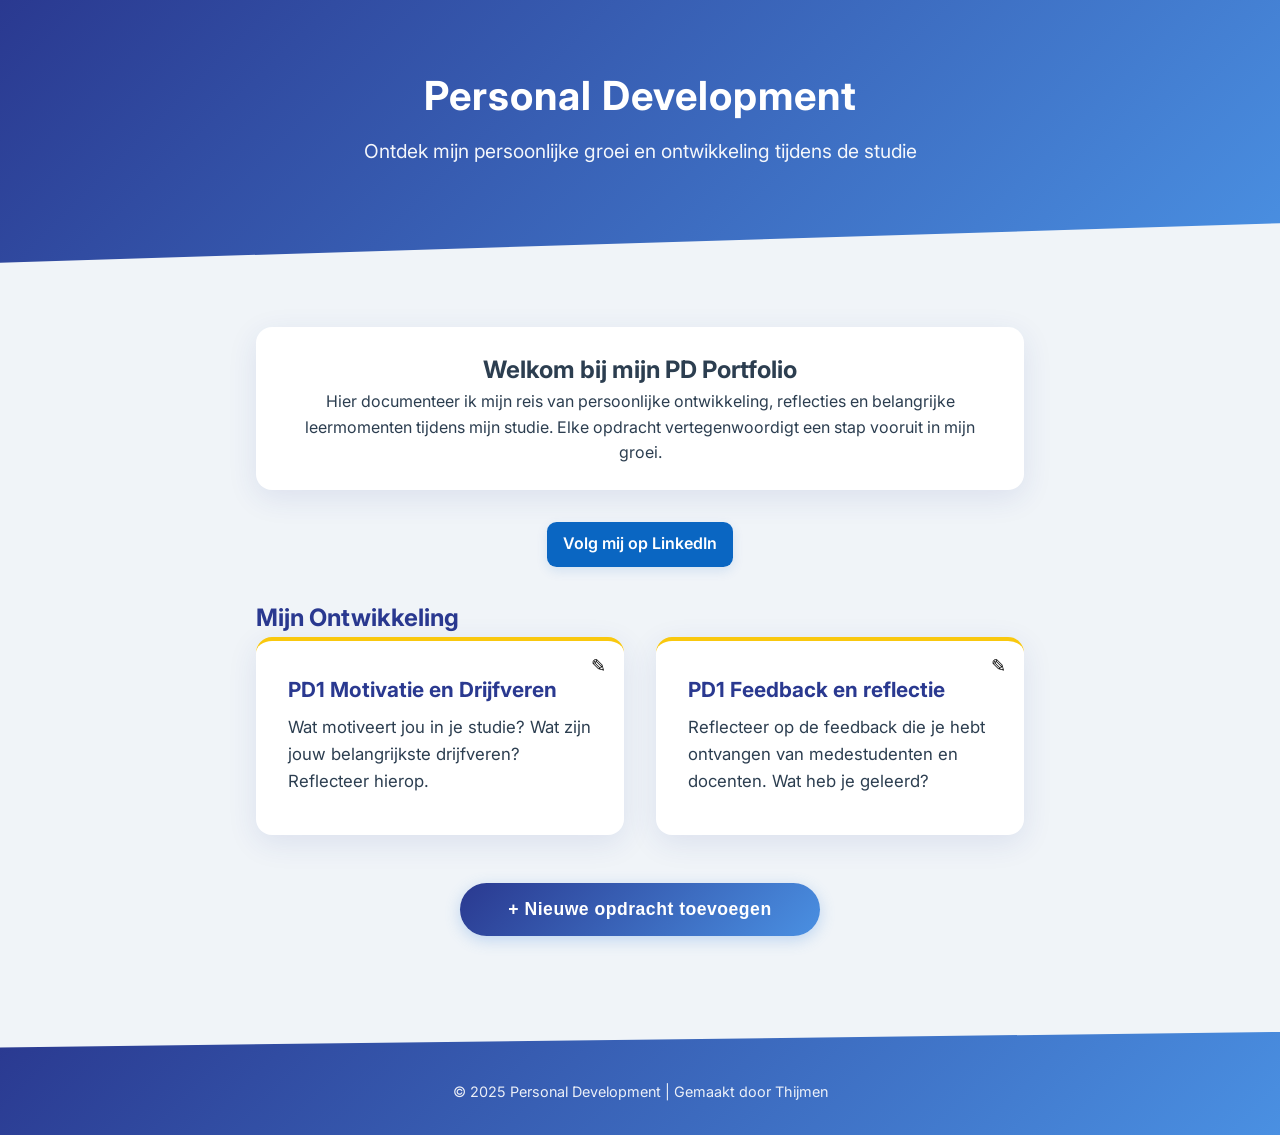
==== opdracht.html @ 8f4f0d8a "ft: pd website" ====
<!DOCTYPE html>
<html lang="nl">
<head>
    <meta charset="UTF-8">
    <meta name="viewport" content="width=device-width, initial-scale=1.0">
    <title>Opdracht Details - Personal Development</title>
    <link rel="stylesheet" href="style.css">
    <script defer src="opdracht.js"></script>
</head>
<body>
    <header class="pd-header">
        <h1>Personal Development Portfolio</h1>
        <nav>
            <a href="index.html" class="terug-btn">← Terug naar overzicht</a>
        </nav>
    </header>
    <main>
        <article class="opdracht-detail">
            <div class="opdracht-header">
                <h1 id="opdracht-titel"></h1>
                <button id="edit-opdracht-btn" class="edit-btn" title="Bewerk opdracht">✎</button>
            </div>
            <div id="opdracht-edit-form" class="edit-form verborgen">
                <input type="text" id="edit-titel" class="edit-titel" placeholder="Titel">
                <textarea id="edit-beschrijving" class="edit-beschrijving" placeholder="Beschrijving"></textarea>
                <div class="edit-buttons">
                    <button id="opslaan-edit-btn" class="opslaan-btn">Opslaan</button>
                    <button id="annuleer-edit-btn" class="annuleer-edit-btn">Annuleren</button>
                </div>
            </div>
            <div id="opdracht-content">
                <p id="opdracht-beschrijving"></p>
            </div>
            <div class="reflectie-sectie">
                <h3>Jouw Reflectie</h3>
                <div id="reflectie-container">
                    <textarea id="reflectie-tekst" placeholder="Schrijf hier je reflectie..." rows="8"></textarea>
                    <div class="button-group">
                        <button id="opslaan-btn">Reflectie Opslaan</button>
                        <!-- Google Docs link (per opdracht bewerkbaar) -->
                        <a id="google-doc-btn" class="google-doc-btn" href="#" target="_blank" rel="noopener" title="Open bijhorende Google Doc">Open bijhorende Google Doc</a>
                        <button id="edit-doc-btn" class="google-doc-edit-btn" type="button" title="Bewerk Google Doc link">✎</button>
                    </div>
                    <div id="doc-editor" class="verborgen">
                        <input id="doc-url-input" type="url" placeholder="Plak hier de Google Docs share-link" />
                        <div class="doc-editor-buttons">
                            <button id="save-doc-btn">Opslaan link</button>
                            <button id="cancel-doc-btn" type="button">Annuleren</button>
                        </div>
                    </div>
                    </div>
                </div>
                <div id="opgeslagen-reflectie" class="verborgen">
                    <div id="reflectie-content"></div>
                    <button id="bewerk-btn">Bewerk Reflectie</button>
                </div>
            </div>
        </article>
    </main>
    <footer class="pd-footer">
        <p>&copy; 2025 Personal Development | Gemaakt door Thijmen</p>
    </footer>
</body>
</html>
---- style.css ----
.reflectie-indicator {
    display: inline-block;
    color: var(--primary);
    font-size: 0.9rem;
    margin-top: 0.5rem;
    padding: 0.3rem 0.8rem;
    background: rgba(79, 140, 255, 0.1);
    border-radius: 1rem;
}
/* Opdracht detail pagina styling */
.opdracht-detail {
    background: var(--card);
    border-radius: 1rem;
    padding: 2rem;
    box-shadow: var(--shadow);
    margin: 0 1rem;
}

.opdracht-detail h2 {
    color: var(--primary);
    font-size: 2rem;
    margin-bottom: 1.5rem;
}

.opdracht-info {
    margin-bottom: 2rem;
    font-size: 1.1rem;
    line-height: 1.6;
}

.reflectie-sectie {
    margin-top: 2rem;
    padding-top: 2rem;
    border-top: 1px solid rgba(0,0,0,0.1);
}

.reflectie-sectie h3 {
    color: var(--primary);
    font-size: 1.5rem;
    margin-bottom: 1rem;
}

#reflectie-tekst {
    width: 100%;
    padding: 1rem;
    border: 1px solid rgba(74, 144, 226, 0.2);
    border-radius: 0.5rem;
    font-size: 1rem;
    line-height: 1.6;
    margin-bottom: 1rem;
    resize: vertical;
    min-height: 150px;
    background: var(--background);
    white-space: pre-wrap;
    font-family: inherit;
}

#reflectie-tekst:focus {
    outline: none;
    border-color: var(--secondary);
}

.button-group {
    display: flex;
    gap: 1rem;
    justify-content: flex-end;
}

#opslaan-btn, #bewerk-btn {
    background: var(--gradient);
    color: #fff;
    border: none;
    border-radius: 2rem;
    padding: 0.8rem 2rem;
    font-size: 1rem;
    cursor: pointer;
    transition: all 0.2s;
}

#opslaan-btn:hover, #bewerk-btn:hover {
    transform: translateY(-2px);
    box-shadow: var(--shadow);
}

/* Google Docs knop onder reflectie */
.google-doc-btn {
    display: inline-block;
    background: transparent;
    color: var(--primary);
    border: 1px solid rgba(42,57,144,0.12);
    border-radius: 1.2rem;
    padding: 0.6rem 1rem;
    text-decoration: none;
    font-weight: 600;
    align-self: center;
}
.google-doc-btn:hover {
    background: rgba(42,57,144,0.06);
    transform: translateY(-2px);
}

/* Doc link editor */
.google-doc-edit-btn {
    background: transparent;
    border: none;
    cursor: pointer;
    font-size: 1rem;
    padding: 0.4rem 0.6rem;
    border-radius: 6px;
}
.google-doc-edit-btn:hover {
    background: rgba(0,0,0,0.04);
}
#doc-editor {
    display: flex;
    gap: 0.6rem;
    margin-top: 0.8rem;
    align-items: center;
}
#doc-editor input {
    flex: 1;
    padding: 0.6rem 0.8rem;
    border-radius: 0.5rem;
    border: 1px solid rgba(0,0,0,0.08);
}
.doc-editor-buttons {
    display: flex;
    gap: 0.5rem;
}
#save-doc-btn {
    background: var(--primary);
    color: #fff;
    border: none;
    padding: 0.5rem 0.9rem;
    border-radius: 0.6rem;
    cursor: pointer;
}
#cancel-doc-btn {
    background: transparent;
    border: 1px solid rgba(0,0,0,0.08);
    padding: 0.5rem 0.9rem;
    border-radius: 0.6rem;
    cursor: pointer;
}

#opgeslagen-reflectie {
    background: var(--background);
    padding: 1.5rem;
    border-radius: 0.5rem;
    margin-top: 1rem;
}

#reflectie-content {
    margin-bottom: 1rem;
    line-height: 1.6;
    white-space: pre-wrap;
}

.terug-btn {
    display: inline-block;
    color: #fff;
    text-decoration: none;
    margin-top: 1rem;
    font-size: 1.1rem;
    opacity: 0.9;
    transition: opacity 0.2s;
}

.terug-btn:hover {
    opacity: 1;
}

.verborgen {
    display: none;
}
.verwijder-btn {
    position: absolute;
    top: 12px;
    right: 16px;
    background: #ff4d4f;
    color: #fff;
    border: none;
    border-radius: 50%;
    width: 32px;
    height: 32px;
    font-size: 1.2rem;
    cursor: pointer;
    box-shadow: 0 2px 8px #ff4d4f22;
    transition: background 0.2s, transform 0.2s;
    z-index: 2;
}
.verwijder-btn:hover {
    background: #d9363e;
    transform: scale(1.1);
}

/* --- Modern Personal Development Portfolio Styles --- */

:root {
    --primary: #2a3990;
    --secondary: #4a90e2;
    --accent: #f9c80e;
    --text: #2c3e50;
    --background: #f0f4f8;
    --card: #ffffff;
    --gradient: linear-gradient(135deg, var(--primary), var(--secondary));
    --shadow: 0 8px 30px rgba(42, 57, 144, 0.1);
    --card-hover: 0 12px 40px rgba(42, 57, 144, 0.15);
}

* {
    box-sizing: border-box;
    margin: 0;
    padding: 0;
}

body {
    margin: 0;
    font-family: 'Inter', 'Segoe UI', Arial, sans-serif;
    background: var(--background);
    color: var(--text);
    min-height: 100vh;
    line-height: 1.6;
}

.pd-header {
    background: var(--gradient);
    position: relative;
    padding: 4rem 2rem 6rem;
    margin-bottom: 4rem;
    color: #fff;
    text-align: center;
    clip-path: polygon(0 0, 100% 0, 100% 85%, 0 100%);
}

.pd-header h1 {
    margin: 0 0 0.5rem 0;
    font-size: 2.5rem;
    letter-spacing: 1px;
}

.pd-header p {
    margin: 0;
    font-size: 1.2rem;
    opacity: 0.95;
}

main {
    max-width: 800px;
    margin: 2rem auto;
    padding: 0 1rem;
}

.intro {
    background: var(--card);
    border-radius: 1rem;
    box-shadow: var(--shadow);
    padding: 1.5rem 2rem;
    margin-bottom: 2rem;
    text-align: center;
}

.opdrachten-lijst h2 {
    margin-top: 0;
    color: var(--primary);
}

#opdrachten-container {
    display: grid;
    grid-template-columns: repeat(auto-fit, minmax(300px, 1fr));
    gap: 2rem;
    margin-bottom: 2rem;
}

.opdracht-card {
    background: var(--card);
    border-radius: 1rem;
    padding: 2rem;
    box-shadow: var(--shadow);
    transition: all 0.3s ease;
    cursor: pointer;
    border-top: 4px solid var(--accent);
    position: relative;
    overflow: hidden;
}
.opdracht-card:hover {
    transform: translateY(-4px) scale(1.02);
    box-shadow: 0 8px 32px rgba(79, 140, 255, 0.15);
}
.opdracht-card .titel {
    font-size: 1.3rem;
    font-weight: bold;
    margin-bottom: 0.5rem;
    color: var(--primary);
}
.opdracht-card .beschrijving {
    font-size: 1.05rem;
    margin-bottom: 0.5rem;
}
.opdracht-card .reflectie {
    background: var(--secondary);
    border-radius: 0.5rem;
    padding: 0.7rem 1rem;
    margin-top: 1rem;
    font-size: 0.98rem;
    color: #444;
}

#nieuwe-opdracht-btn {
    background: var(--gradient);
    color: #fff;
    border: none;
    border-radius: 3rem;
    padding: 1rem 3rem;
    font-size: 1.1rem;
    cursor: pointer;
    font-weight: 600;
    letter-spacing: 0.5px;
    transition: all 0.2s;
    box-shadow: 0 4px 15px rgba(74, 144, 226, 0.3);
    display: block;
    margin: 3rem auto;
}
#nieuwe-opdracht-btn:hover {
    background: var(--accent);
    color: #222;
}

#nieuwe-opdracht-form {
    display: flex;
    flex-direction: column;
    gap: 1.5rem;
    background: var(--card);
    border-radius: 1rem;
    box-shadow: var(--shadow);
    padding: 2rem;
    margin: 2rem auto;
    max-width: 600px;
}

.form-buttons {
    display: flex;
    gap: 1rem;
    justify-content: flex-end;
}
#nieuwe-opdracht-form.verborgen {
    display: none;
}
#nieuwe-opdracht-form input,
#nieuwe-opdracht-form textarea {
    font-size: 1rem;
    padding: 0.7rem 1rem;
    border-radius: 0.5rem;
    border: 1px solid #dbeafe;
    background: var(--secondary);
    resize: none;
}
#nieuwe-opdracht-form button[type="submit"] {
    background: var(--primary);
    color: #fff;
    border: none;
    border-radius: 2rem;
    padding: 0.7rem 2rem;
    font-size: 1.05rem;
    cursor: pointer;
    margin-right: 1rem;
    transition: background 0.2s;
}
#nieuwe-opdracht-form button[type="submit"]:hover {
    background: var(--accent);
    color: #222;
}
#annuleer-btn {
    background: transparent;
    color: var(--primary);
    border: 1px solid var(--primary);
    border-radius: 2rem;
    padding: 0.7rem 2rem;
    font-size: 1.05rem;
    cursor: pointer;
    transition: background 0.2s, color 0.2s;
}
#annuleer-btn:hover {
    background: var(--primary);
    color: #fff;
}

.opdracht-buttons {
  display: flex;
  gap: 8px;
  position: absolute;
  top: 10px;
  right: 10px;
}

.edit-btn, .verwijder-btn {
  background: none;
  border: none;
  cursor: pointer;
  font-size: 18px;
  padding: 4px 8px;
  border-radius: 4px;
  transition: background-color 0.2s;
}

.edit-btn:hover, .verwijder-btn:hover {
  background-color: rgba(0, 0, 0, 0.1);
}

.edit-form {
  padding: 15px;
  display: flex;
  flex-direction: column;
  gap: 10px;
}

.edit-titel {
  font-size: 18px;
  padding: 8px;
  border: 1px solid #ddd;
  border-radius: 4px;
}

.edit-beschrijving {
  min-height: 100px;
  padding: 8px;
  border: 1px solid #ddd;
  border-radius: 4px;
  resize: vertical;
}

.edit-buttons {
  display: flex;
  gap: 10px;
  justify-content: flex-end;
  margin-top: 10px;
}

.edit-buttons button {
  padding: 8px 16px;
  border: none;
  border-radius: 4px;
  cursor: pointer;
  font-size: 14px;
}

.opslaan-btn {
  background-color: #4CAF50;
  color: white;
}

.opslaan-btn:hover {
  background-color: #45a049;
}

.annuleer-edit-btn {
  background-color: #f0f0f0;
  color: #333;
}

.annuleer-edit-btn:hover {
  background-color: #e0e0e0;
}

.verwijder-in-edit-btn.danger {
  background-color: #ff4444;
  color: white;
}

.verwijder-in-edit-btn.danger:hover {
  background-color: #cc0000;
}

.pd-footer {
    background: var(--gradient);
    color: #fff;
    text-align: center;
    padding: 2rem;
    clip-path: polygon(0 15%, 100% 0, 100% 100%, 0% 100%);
    margin-top: 6rem;
}

.pd-footer p {
    font-size: 0.9rem;
    opacity: 0.9;
    margin-top: 1rem;
}

.opdracht-header {
    display: flex;
    align-items: center;
    justify-content: space-between;
    margin-bottom: 20px;
}

.opdracht-header h1 {
    margin: 0;
}

#opdracht-edit-form {
    margin-bottom: 20px;
}

#opdracht-edit-form.verborgen {
    display: none;
}

#opdracht-content.verborgen {
    display: none;
}

/* LinkedIn button under intro */
.intro .intro-actions {
    margin-top: 1rem;
}
.linkedin-btn {
    display: inline-block;
    background: #0A66C2;
    color: #fff;
    padding: 0.6rem 1rem;
    border-radius: 0.6rem;
    text-decoration: none;
    font-weight: 600;
    transition: transform 0.15s ease, box-shadow 0.15s ease;
    box-shadow: 0 4px 12px rgba(10,102,194,0.12);
}
.linkedin-btn:hover {
    transform: translateY(-3px);
    box-shadow: 0 8px 30px rgba(10,102,194,0.18);
}
.linkedin-btn:active {
    transform: translateY(-1px);
}
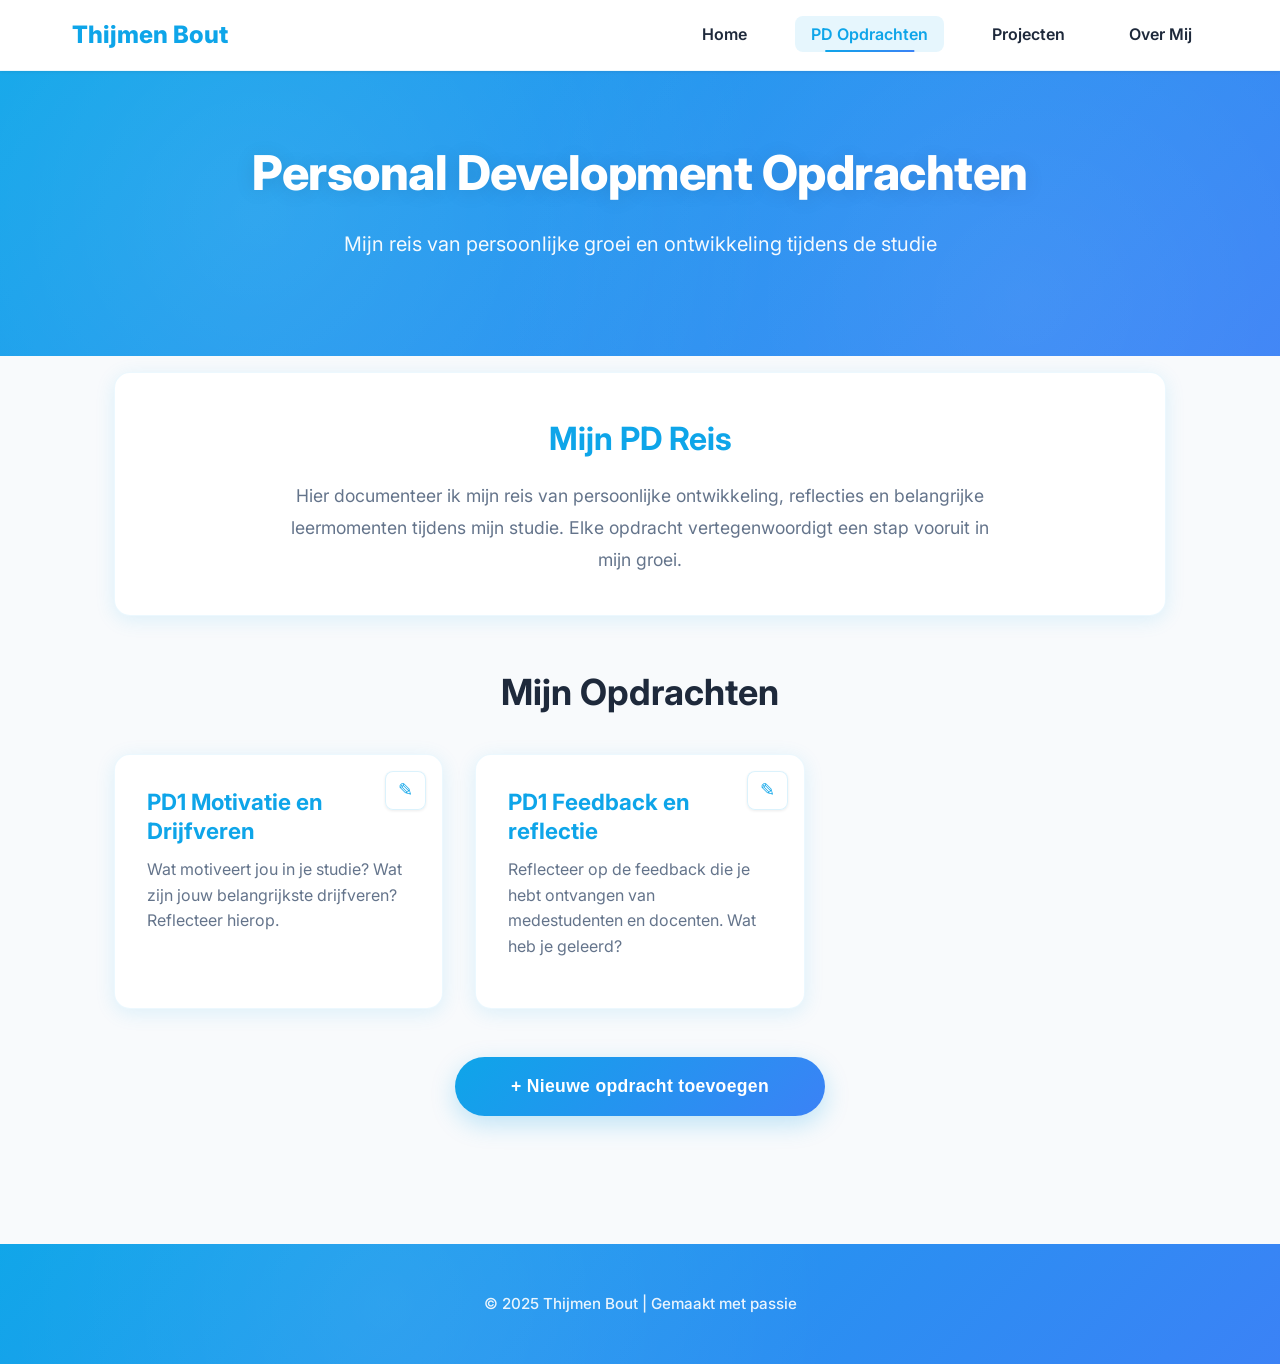
==== commit 86cac3fa: "ft: website profesioneler en frisser" ====
--- a/opdracht.html
+++ b/opdracht.html
@@ -3,15 +3,27 @@
 <head>
     <meta charset="UTF-8">
     <meta name="viewport" content="width=device-width, initial-scale=1.0">
-    <title>Opdracht Details - Personal Development</title>
+    <title>Opdracht Details - Thijmen Bout</title>
     <link rel="stylesheet" href="style.css">
     <script defer src="opdracht.js"></script>
 </head>
 <body>
-    <header class="pd-header">
-        <h1>Personal Development Portfolio</h1>
+    <nav class="main-nav">
+        <div class="nav-container">
+            <a href="index.html" class="logo">Thijmen Bout</a>
+            <ul class="nav-links">
+                <li><a href="index.html">Home</a></li>
+                <li><a href="pd-opdrachten.html" class="active">PD Opdrachten</a></li>
+                <li><a href="projecten.html">Projecten</a></li>
+                <li><a href="over-mij.html">Over Mij</a></li>
+            </ul>
+        </div>
+    </nav>
+
+    <header class="page-header">
+        <h1>Opdracht Details</h1>
         <nav>
-            <a href="index.html" class="terug-btn">← Terug naar overzicht</a>
+            <a href="pd-opdrachten.html" class="terug-btn">← Terug naar overzicht</a>
         </nav>
     </header>
     <main>
@@ -58,7 +70,7 @@
         </article>
     </main>
     <footer class="pd-footer">
-        <p>&copy; 2025 Personal Development | Gemaakt door Thijmen</p>
+        <p>&copy; 2025 Thijmen Bout | Gemaakt met passie</p>
     </footer>
 </body>
 </html>
--- a/style.css
+++ b/style.css
@@ -1,173 +1,250 @@
 .reflectie-indicator {
-    display: inline-block;
-    color: var(--primary);
+    display: inline-flex;
+    align-items: center;
+    gap: 0.5rem;
+    color: var(--success);
     font-size: 0.9rem;
-    margin-top: 0.5rem;
-    padding: 0.3rem 0.8rem;
-    background: rgba(79, 140, 255, 0.1);
-    border-radius: 1rem;
+    font-weight: 600;
+    margin-top: 1rem;
+    padding: 0.5rem 1rem;
+    background: linear-gradient(135deg, rgba(16, 185, 129, 0.1), rgba(5, 150, 105, 0.05));
+    border-radius: 2rem;
+    border: 1px solid rgba(16, 185, 129, 0.2);
+}
+
+.reflectie-indicator::before {
+    content: '✓';
+    font-size: 1.1rem;
 }
 /* Opdracht detail pagina styling */
 .opdracht-detail {
     background: var(--card);
-    border-radius: 1rem;
-    padding: 2rem;
-    box-shadow: var(--shadow);
-    margin: 0 1rem;
+    border-radius: var(--border-radius);
+    padding: 3rem;
+    box-shadow: var(--shadow-lg);
+    margin: 0 1.5rem;
+    border: 1px solid rgba(14, 165, 233, 0.08);
 }
 
 .opdracht-detail h2 {
     color: var(--primary);
-    font-size: 2rem;
+    font-size: 2.25rem;
+    font-weight: 700;
     margin-bottom: 1.5rem;
 }
 
 .opdracht-info {
-    margin-bottom: 2rem;
+    margin-bottom: 2.5rem;
     font-size: 1.1rem;
-    line-height: 1.6;
+    line-height: 1.8;
+    color: var(--text-light);
 }
 
 .reflectie-sectie {
-    margin-top: 2rem;
-    padding-top: 2rem;
-    border-top: 1px solid rgba(0,0,0,0.1);
+    margin-top: 3rem;
+    padding-top: 2.5rem;
+    border-top: 2px solid rgba(14, 165, 233, 0.1);
 }
 
 .reflectie-sectie h3 {
     color: var(--primary);
-    font-size: 1.5rem;
-    margin-bottom: 1rem;
+    font-size: 1.75rem;
+    font-weight: 700;
+    margin-bottom: 1.5rem;
 }
 
 #reflectie-tekst {
     width: 100%;
-    padding: 1rem;
-    border: 1px solid rgba(74, 144, 226, 0.2);
-    border-radius: 0.5rem;
+    padding: 1.25rem;
+    border: 2px solid rgba(14, 165, 233, 0.15);
+    border-radius: 12px;
     font-size: 1rem;
-    line-height: 1.6;
-    margin-bottom: 1rem;
+    line-height: 1.8;
+    margin-bottom: 1.5rem;
     resize: vertical;
-    min-height: 150px;
+    min-height: 180px;
     background: var(--background);
     white-space: pre-wrap;
     font-family: inherit;
+    transition: var(--transition);
 }
 
 #reflectie-tekst:focus {
     outline: none;
-    border-color: var(--secondary);
+    border-color: var(--primary);
+    box-shadow: 0 0 0 4px rgba(14, 165, 233, 0.1);
 }
 
 .button-group {
     display: flex;
     gap: 1rem;
-    justify-content: flex-end;
+    align-items: center;
+    flex-wrap: wrap;
 }
 
 #opslaan-btn, #bewerk-btn {
     background: var(--gradient);
     color: #fff;
     border: none;
-    border-radius: 2rem;
-    padding: 0.8rem 2rem;
+    border-radius: 12px;
+    padding: 1rem 2.5rem;
     font-size: 1rem;
+    font-weight: 600;
     cursor: pointer;
-    transition: all 0.2s;
+    transition: var(--transition);
+    box-shadow: 0 4px 15px rgba(14, 165, 233, 0.25);
 }
 
 #opslaan-btn:hover, #bewerk-btn:hover {
     transform: translateY(-2px);
-    box-shadow: var(--shadow);
+    box-shadow: 0 6px 20px rgba(14, 165, 233, 0.35);
 }
 
 /* Google Docs knop onder reflectie */
 .google-doc-btn {
-    display: inline-block;
-    background: transparent;
-    color: var(--primary);
-    border: 1px solid rgba(42,57,144,0.12);
-    border-radius: 1.2rem;
-    padding: 0.6rem 1rem;
+    display: inline-flex;
+    align-items: center;
+    gap: 0.5rem;
+    background: white;
+    color: var(--primary);
+    border: 2px solid rgba(14, 165, 233, 0.2);
+    border-radius: 12px;
+    padding: 0.8rem 1.5rem;
     text-decoration: none;
     font-weight: 600;
-    align-self: center;
-}
+    font-size: 0.95rem;
+    transition: var(--transition);
+    box-shadow: var(--shadow-sm);
+}
+
+.google-doc-btn::before {
+    content: '📄';
+    font-size: 1.2rem;
+}
+
 .google-doc-btn:hover {
-    background: rgba(42,57,144,0.06);
+    background: var(--primary);
+    color: white;
+    border-color: var(--primary);
     transform: translateY(-2px);
+    box-shadow: 0 4px 15px rgba(14, 165, 233, 0.2);
 }
 
 /* Doc link editor */
 .google-doc-edit-btn {
-    background: transparent;
-    border: none;
+    background: white;
+    border: 2px solid rgba(14, 165, 233, 0.15);
     cursor: pointer;
     font-size: 1rem;
-    padding: 0.4rem 0.6rem;
-    border-radius: 6px;
-}
+    padding: 0.65rem 0.9rem;
+    border-radius: 10px;
+    color: var(--primary);
+    transition: var(--transition);
+    font-weight: 600;
+}
+
 .google-doc-edit-btn:hover {
-    background: rgba(0,0,0,0.04);
-}
+    background: var(--primary);
+    color: white;
+    border-color: var(--primary);
+    transform: scale(1.05);
+}
+
 #doc-editor {
     display: flex;
-    gap: 0.6rem;
-    margin-top: 0.8rem;
+    gap: 0.75rem;
+    margin-top: 1rem;
     align-items: center;
-}
+    flex-wrap: wrap;
+}
+
 #doc-editor input {
     flex: 1;
-    padding: 0.6rem 0.8rem;
-    border-radius: 0.5rem;
-    border: 1px solid rgba(0,0,0,0.08);
-}
+    min-width: 200px;
+    padding: 0.8rem 1rem;
+    border-radius: 10px;
+    border: 2px solid rgba(14, 165, 233, 0.15);
+    font-size: 0.95rem;
+    transition: var(--transition);
+}
+
+#doc-editor input:focus {
+    outline: none;
+    border-color: var(--primary);
+    box-shadow: 0 0 0 4px rgba(14, 165, 233, 0.1);
+}
+
 .doc-editor-buttons {
     display: flex;
     gap: 0.5rem;
 }
+
 #save-doc-btn {
     background: var(--primary);
     color: #fff;
     border: none;
-    padding: 0.5rem 0.9rem;
-    border-radius: 0.6rem;
+    padding: 0.75rem 1.5rem;
+    border-radius: 10px;
     cursor: pointer;
-}
+    font-weight: 600;
+    transition: var(--transition);
+    box-shadow: 0 4px 12px rgba(14, 165, 233, 0.2);
+}
+
+#save-doc-btn:hover {
+    background: var(--primary-dark);
+    transform: translateY(-2px);
+    box-shadow: 0 6px 16px rgba(14, 165, 233, 0.3);
+}
+
 #cancel-doc-btn {
-    background: transparent;
-    border: 1px solid rgba(0,0,0,0.08);
-    padding: 0.5rem 0.9rem;
-    border-radius: 0.6rem;
+    background: white;
+    border: 2px solid rgba(100, 116, 139, 0.2);
+    padding: 0.75rem 1.5rem;
+    border-radius: 10px;
     cursor: pointer;
+    font-weight: 600;
+    transition: var(--transition);
+    color: var(--text);
+}
+
+#cancel-doc-btn:hover {
+    background: var(--background);
+    border-color: rgba(100, 116, 139, 0.3);
 }
 
 #opgeslagen-reflectie {
-    background: var(--background);
-    padding: 1.5rem;
-    border-radius: 0.5rem;
-    margin-top: 1rem;
+    background: linear-gradient(135deg, rgba(14, 165, 233, 0.05), rgba(59, 130, 246, 0.03));
+    padding: 2rem;
+    border-radius: 12px;
+    margin-top: 1.5rem;
+    border: 2px solid rgba(14, 165, 233, 0.1);
 }
 
 #reflectie-content {
-    margin-bottom: 1rem;
-    line-height: 1.6;
+    margin-bottom: 1.5rem;
+    line-height: 1.8;
     white-space: pre-wrap;
+    color: var(--text);
+    font-size: 1.05rem;
 }
 
 .terug-btn {
-    display: inline-block;
+    display: inline-flex;
+    align-items: center;
+    gap: 0.5rem;
     color: #fff;
     text-decoration: none;
-    margin-top: 1rem;
-    font-size: 1.1rem;
-    opacity: 0.9;
-    transition: opacity 0.2s;
+    font-size: 1rem;
+    font-weight: 600;
+    opacity: 0.95;
+    transition: var(--transition);
+    padding: 0.5rem 0;
 }
 
 .terug-btn:hover {
     opacity: 1;
+    transform: translateX(-4px);
 }
 
 .verborgen {
@@ -177,35 +254,49 @@
     position: absolute;
     top: 12px;
     right: 16px;
-    background: #ff4d4f;
+    background: linear-gradient(135deg, #ef4444, #dc2626);
     color: #fff;
     border: none;
     border-radius: 50%;
-    width: 32px;
-    height: 32px;
-    font-size: 1.2rem;
+    width: 36px;
+    height: 36px;
+    font-size: 1.3rem;
     cursor: pointer;
-    box-shadow: 0 2px 8px #ff4d4f22;
-    transition: background 0.2s, transform 0.2s;
+    box-shadow: 0 4px 12px rgba(239, 68, 68, 0.25);
+    transition: var(--transition);
     z-index: 2;
-}
+    display: flex;
+    align-items: center;
+    justify-content: center;
+}
+
 .verwijder-btn:hover {
-    background: #d9363e;
-    transform: scale(1.1);
+    background: linear-gradient(135deg, #dc2626, #b91c1c);
+    transform: scale(1.15) rotate(90deg);
+    box-shadow: 0 6px 20px rgba(239, 68, 68, 0.4);
 }
 
 /* --- Modern Personal Development Portfolio Styles --- */
 
 :root {
-    --primary: #2a3990;
-    --secondary: #4a90e2;
-    --accent: #f9c80e;
-    --text: #2c3e50;
-    --background: #f0f4f8;
+    --primary: #0ea5e9;
+    --primary-dark: #0284c7;
+    --secondary: #06b6d4;
+    --accent: #3b82f6;
+    --accent-light: #60a5fa;
+    --success: #10b981;
+    --text: #1e293b;
+    --text-light: #64748b;
+    --background: #f8fafc;
     --card: #ffffff;
-    --gradient: linear-gradient(135deg, var(--primary), var(--secondary));
-    --shadow: 0 8px 30px rgba(42, 57, 144, 0.1);
-    --card-hover: 0 12px 40px rgba(42, 57, 144, 0.15);
+    --gradient: linear-gradient(135deg, #0ea5e9 0%, #3b82f6 100%);
+    --gradient-accent: linear-gradient(135deg, #06b6d4 0%, #3b82f6 100%);
+    --shadow-sm: 0 1px 3px rgba(0, 0, 0, 0.08);
+    --shadow: 0 4px 20px rgba(14, 165, 233, 0.12);
+    --shadow-lg: 0 10px 40px rgba(14, 165, 233, 0.15);
+    --shadow-hover: 0 12px 50px rgba(14, 165, 233, 0.2);
+    --border-radius: 16px;
+    --transition: all 0.3s cubic-bezier(0.4, 0, 0.2, 1);
 }
 
 * {
@@ -214,96 +305,704 @@
     padding: 0;
 }
 
+html {
+    scroll-behavior: smooth;
+}
+
 body {
     margin: 0;
-    font-family: 'Inter', 'Segoe UI', Arial, sans-serif;
+    font-family: 'Inter', -apple-system, BlinkMacSystemFont, 'Segoe UI', 'Roboto', 'Oxygen', sans-serif;
     background: var(--background);
     color: var(--text);
     min-height: 100vh;
     line-height: 1.6;
-}
-
-.pd-header {
+    -webkit-font-smoothing: antialiased;
+    -moz-osx-font-smoothing: grayscale;
+}
+
+/* Scroll animations */
+@keyframes fadeInUp {
+    from {
+        opacity: 0;
+        transform: translateY(30px);
+    }
+    to {
+        opacity: 1;
+        transform: translateY(0);
+    }
+}
+
+.intro, .opdracht-card {
+    animation: fadeInUp 0.6s ease-out;
+}
+
+.opdracht-card:nth-child(1) { animation-delay: 0.1s; }
+.opdracht-card:nth-child(2) { animation-delay: 0.2s; }
+.opdracht-card:nth-child(3) { animation-delay: 0.3s; }
+.opdracht-card:nth-child(4) { animation-delay: 0.4s; }
+.opdracht-card:nth-child(5) { animation-delay: 0.5s; }
+.opdracht-card:nth-child(6) { animation-delay: 0.6s; }
+
+/* ============================================
+   NAVIGATION
+   ============================================ */
+
+.main-nav {
+    background: var(--card);
+    box-shadow: var(--shadow-sm);
+    position: sticky;
+    top: 0;
+    z-index: 100;
+    border-bottom: 1px solid rgba(14, 165, 233, 0.08);
+}
+
+.nav-container {
+    max-width: 1200px;
+    margin: 0 auto;
+    padding: 1rem 2rem;
+    display: flex;
+    justify-content: space-between;
+    align-items: center;
+}
+
+.logo {
+    font-size: 1.5rem;
+    font-weight: 800;
+    color: var(--primary);
+    text-decoration: none;
+    transition: var(--transition);
+}
+
+.logo:hover {
+    color: var(--primary-dark);
+    transform: scale(1.05);
+}
+
+.nav-links {
+    display: flex;
+    gap: 2rem;
+    list-style: none;
+    margin: 0;
+    padding: 0;
+}
+
+.nav-links a {
+    color: var(--text);
+    text-decoration: none;
+    font-weight: 600;
+    font-size: 1rem;
+    padding: 0.5rem 1rem;
+    border-radius: 8px;
+    transition: var(--transition);
+    position: relative;
+}
+
+.nav-links a::after {
+    content: '';
+    position: absolute;
+    bottom: 0;
+    left: 50%;
+    transform: translateX(-50%);
+    width: 0;
+    height: 2px;
     background: var(--gradient);
-    position: relative;
-    padding: 4rem 2rem 6rem;
+    transition: var(--transition);
+}
+
+.nav-links a:hover {
+    color: var(--primary);
+    background: rgba(14, 165, 233, 0.05);
+}
+
+.nav-links a.active {
+    color: var(--primary);
+    background: rgba(14, 165, 233, 0.1);
+}
+
+.nav-links a.active::after {
+    width: 60%;
+}
+
+/* ============================================
+   HERO HEADER (Homepage)
+   ============================================ */
+
+.hero-header {
+    background: var(--gradient);
+    position: relative;
+    padding: 6rem 2rem;
     margin-bottom: 4rem;
     color: #fff;
     text-align: center;
-    clip-path: polygon(0 0, 100% 0, 100% 85%, 0 100%);
-}
-
-.pd-header h1 {
-    margin: 0 0 0.5rem 0;
-    font-size: 2.5rem;
-    letter-spacing: 1px;
-}
-
-.pd-header p {
-    margin: 0;
+    overflow: hidden;
+    min-height: 70vh;
+    display: flex;
+    align-items: center;
+    justify-content: center;
+}
+
+.hero-header::before {
+    content: '';
+    position: absolute;
+    top: 0;
+    left: 0;
+    right: 0;
+    bottom: 0;
+    background: 
+        radial-gradient(circle at 20% 50%, rgba(255, 255, 255, 0.1) 0%, transparent 50%),
+        radial-gradient(circle at 80% 80%, rgba(255, 255, 255, 0.08) 0%, transparent 50%);
+    pointer-events: none;
+}
+
+.hero-content {
+    position: relative;
+    max-width: 800px;
+    animation: fadeInUp 0.8s ease-out;
+}
+
+.hero-header h1 {
+    font-size: 3.5rem;
+    font-weight: 800;
+    margin-bottom: 1rem;
+    letter-spacing: -1px;
+    text-shadow: 0 2px 20px rgba(0, 0, 0, 0.1);
+}
+
+.hero-subtitle {
+    font-size: 1.5rem;
+    margin-bottom: 1rem;
+    opacity: 0.95;
+    font-weight: 600;
+}
+
+.hero-description {
     font-size: 1.2rem;
+    margin-bottom: 2.5rem;
+    opacity: 0.9;
+    max-width: 600px;
+    margin-left: auto;
+    margin-right: auto;
+}
+
+.hero-actions {
+    display: flex;
+    gap: 1rem;
+    justify-content: center;
+    flex-wrap: wrap;
+}
+
+.btn-primary, .btn-secondary {
+    padding: 1rem 2.5rem;
+    border-radius: 12px;
+    text-decoration: none;
+    font-weight: 700;
+    font-size: 1.1rem;
+    transition: var(--transition);
+    display: inline-block;
+}
+
+.btn-primary {
+    background: white;
+    color: var(--primary);
+    box-shadow: 0 4px 20px rgba(0, 0, 0, 0.1);
+}
+
+.btn-primary:hover {
+    transform: translateY(-3px);
+    box-shadow: 0 8px 30px rgba(0, 0, 0, 0.15);
+}
+
+.btn-secondary {
+    background: rgba(255, 255, 255, 0.2);
+    color: white;
+    border: 2px solid white;
+    backdrop-filter: blur(10px);
+}
+
+.btn-secondary:hover {
+    background: white;
+    color: var(--primary);
+    transform: translateY(-3px);
+}
+
+/* ============================================
+   PAGE HEADER (Other pages)
+   ============================================ */
+
+.page-header {
+    background: var(--gradient);
+    position: relative;
+    padding: 4rem 2rem 5rem;
+    margin-bottom: 4rem;
+    color: #fff;
+    text-align: center;
+    overflow: hidden;
+}
+
+.page-header::before {
+    content: '';
+    position: absolute;
+    top: 0;
+    left: 0;
+    right: 0;
+    bottom: 0;
+    background: 
+        radial-gradient(circle at 20% 50%, rgba(255, 255, 255, 0.1) 0%, transparent 50%),
+        radial-gradient(circle at 80% 80%, rgba(255, 255, 255, 0.08) 0%, transparent 50%);
+    pointer-events: none;
+}
+
+.page-header h1 {
+    position: relative;
+    margin: 0 0 1rem 0;
+    font-size: 3rem;
+    font-weight: 800;
+    letter-spacing: -0.5px;
+    text-shadow: 0 2px 20px rgba(0, 0, 0, 0.1);
+}
+
+.page-header p {
+    position: relative;
+    margin: 0 0 1rem 0;
+    font-size: 1.25rem;
     opacity: 0.95;
-}
-
-main {
-    max-width: 800px;
-    margin: 2rem auto;
-    padding: 0 1rem;
-}
-
-.intro {
-    background: var(--card);
-    border-radius: 1rem;
-    box-shadow: var(--shadow);
-    padding: 1.5rem 2rem;
-    margin-bottom: 2rem;
-    text-align: center;
-}
-
-.opdrachten-lijst h2 {
-    margin-top: 0;
-    color: var(--primary);
-}
-
-#opdrachten-container {
+    font-weight: 400;
+}
+
+.page-header nav {
+    position: relative;
+    margin-top: 1.5rem;
+}
+
+.terug-btn {
+    display: inline-flex;
+    align-items: center;
+    gap: 0.5rem;
+    color: #fff;
+    text-decoration: none;
+    font-size: 1rem;
+    font-weight: 600;
+    opacity: 0.95;
+    transition: var(--transition);
+    padding: 0.5rem 0;
+}
+
+.terug-btn:hover {
+    opacity: 1;
+    transform: translateX(-4px);
+}
+
+/* ============================================
+   HOME PAGE
+   ============================================ */
+
+.home-main {
+    max-width: 1200px;
+    margin: 0 auto;
+    padding: 2rem 1.5rem;
+}
+
+.home-section {
+    margin-bottom: 4rem;
+}
+
+.section-cards {
     display: grid;
     grid-template-columns: repeat(auto-fit, minmax(300px, 1fr));
     gap: 2rem;
+    margin-bottom: 3rem;
+}
+
+.feature-card {
+    background: var(--card);
+    border-radius: var(--border-radius);
+    padding: 3rem 2rem;
+    box-shadow: var(--shadow);
+    border: 1px solid rgba(14, 165, 233, 0.08);
+    transition: var(--transition);
+    text-decoration: none;
+    color: var(--text);
+    position: relative;
+    overflow: hidden;
+    display: flex;
+    flex-direction: column;
+    align-items: center;
+    text-align: center;
+}
+
+.feature-card::before {
+    content: '';
+    position: absolute;
+    top: 0;
+    left: 0;
+    right: 0;
+    height: 4px;
+    background: var(--gradient);
+    opacity: 0;
+    transition: var(--transition);
+}
+
+.feature-card:hover {
+    transform: translateY(-8px);
+    box-shadow: var(--shadow-hover);
+    border-color: rgba(14, 165, 233, 0.2);
+}
+
+.feature-card:hover::before {
+    opacity: 1;
+}
+
+.card-icon {
+    font-size: 4rem;
+    margin-bottom: 1.5rem;
+    filter: grayscale(0.3);
+    transition: var(--transition);
+}
+
+.feature-card:hover .card-icon {
+    filter: grayscale(0);
+    transform: scale(1.1);
+}
+
+.feature-card h3 {
+    font-size: 1.75rem;
+    font-weight: 700;
+    color: var(--primary);
+    margin-bottom: 1rem;
+}
+
+.feature-card p {
+    color: var(--text-light);
+    line-height: 1.6;
+    margin-bottom: 1.5rem;
+}
+
+.card-arrow {
+    font-size: 2rem;
+    color: var(--primary);
+    transition: var(--transition);
+    margin-top: auto;
+}
+
+.feature-card:hover .card-arrow {
+    transform: translateX(8px);
+}
+
+.cta-section {
+    background: linear-gradient(135deg, rgba(14, 165, 233, 0.05), rgba(59, 130, 246, 0.03));
+    border-radius: var(--border-radius);
+    padding: 4rem 2rem;
+    text-align: center;
+    border: 2px solid rgba(14, 165, 233, 0.1);
+}
+
+.cta-content h2 {
+    font-size: 2.5rem;
+    color: var(--primary);
+    margin-bottom: 1rem;
+    font-weight: 700;
+}
+
+.cta-content p {
+    font-size: 1.2rem;
+    color: var(--text-light);
     margin-bottom: 2rem;
+    max-width: 600px;
+    margin-left: auto;
+    margin-right: auto;
+}
+
+/* ============================================
+   ABOUT PAGE
+   ============================================ */
+
+.about-content {
+    max-width: 1100px;
+    margin: -2rem auto 2rem;
+    padding: 0 1.5rem;
+}
+
+.about-intro {
+    background: var(--card);
+    border-radius: var(--border-radius);
+    box-shadow: var(--shadow);
+    padding: 3rem;
+    margin-bottom: 3rem;
+    border: 1px solid rgba(14, 165, 233, 0.08);
+    text-align: center;
+}
+
+.about-intro h2 {
+    color: var(--primary);
+    font-size: 2.5rem;
+    font-weight: 700;
+    margin-bottom: 1.5rem;
+}
+
+.about-intro p {
+    font-size: 1.2rem;
+    color: var(--text-light);
+    line-height: 1.8;
+    max-width: 700px;
+    margin: 0 auto;
+}
+
+.about-grid {
+    display: grid;
+    grid-template-columns: repeat(auto-fit, minmax(280px, 1fr));
+    gap: 2rem;
+    margin-bottom: 3rem;
+}
+
+.about-card {
+    background: var(--card);
+    border-radius: var(--border-radius);
+    padding: 2.5rem 2rem;
+    box-shadow: var(--shadow);
+    border: 1px solid rgba(14, 165, 233, 0.08);
+    transition: var(--transition);
+    text-align: center;
+}
+
+.about-card:hover {
+    transform: translateY(-5px);
+    box-shadow: var(--shadow-lg);
+}
+
+.about-card-icon {
+    font-size: 3rem;
+    margin-bottom: 1rem;
+}
+
+.about-card h3 {
+    color: var(--primary);
+    font-size: 1.5rem;
+    font-weight: 700;
+    margin-bottom: 1rem;
+}
+
+.about-card p {
+    color: var(--text-light);
+    line-height: 1.6;
+}
+
+.contact-section {
+    background: linear-gradient(135deg, rgba(14, 165, 233, 0.05), rgba(59, 130, 246, 0.03));
+    border-radius: var(--border-radius);
+    padding: 3rem 2rem;
+    text-align: center;
+    border: 2px solid rgba(14, 165, 233, 0.1);
+}
+
+.contact-section h2 {
+    color: var(--primary);
+    font-size: 2rem;
+    font-weight: 700;
+    margin-bottom: 1rem;
+}
+
+.contact-section p {
+    font-size: 1.1rem;
+    color: var(--text-light);
+    margin-bottom: 2rem;
+}
+
+/* ============================================
+   PROJECTS PAGE
+   ============================================ */
+
+.projecten-lijst {
+    max-width: 1100px;
+    margin: 0 auto;
+    padding: 0 1.5rem;
+}
+
+.projecten-container {
+    display: grid;
+    grid-template-columns: repeat(auto-fill, minmax(320px, 1fr));
+    gap: 2rem;
+}
+
+.project-placeholder {
+    background: var(--card);
+    border-radius: var(--border-radius);
+    padding: 4rem 3rem;
+    box-shadow: var(--shadow);
+    border: 2px dashed rgba(14, 165, 233, 0.2);
+    text-align: center;
+    grid-column: 1 / -1;
+}
+
+.placeholder-icon {
+    font-size: 5rem;
+    margin-bottom: 1.5rem;
+    opacity: 0.7;
+}
+
+.project-placeholder h3 {
+    color: var(--primary);
+    font-size: 2rem;
+    font-weight: 700;
+    margin-bottom: 1rem;
+}
+
+.project-placeholder p {
+    color: var(--text-light);
+    font-size: 1.1rem;
+    line-height: 1.6;
+    max-width: 600px;
+    margin: 0 auto;
+}
+
+/* ============================================
+   RESPONSIVE DESIGN
+   ============================================ */
+
+.pd-header {
+    background: var(--gradient);
+    position: relative;
+    padding: 5rem 2rem 7rem;
+    margin-bottom: 5rem;
+    color: #fff;
+    text-align: center;
+    overflow: hidden;
+}
+
+.pd-header::before {
+    content: '';
+    position: absolute;
+    top: 0;
+    left: 0;
+    right: 0;
+    bottom: 0;
+    background: 
+        radial-gradient(circle at 20% 50%, rgba(255, 255, 255, 0.1) 0%, transparent 50%),
+        radial-gradient(circle at 80% 80%, rgba(255, 255, 255, 0.08) 0%, transparent 50%);
+    pointer-events: none;
+}
+
+.pd-header h1 {
+    position: relative;
+    margin: 0 0 1rem 0;
+    font-size: 3rem;
+    font-weight: 800;
+    letter-spacing: -0.5px;
+    text-shadow: 0 2px 20px rgba(0, 0, 0, 0.1);
+}
+
+.pd-header p {
+    position: relative;
+    margin: 0;
+    font-size: 1.25rem;
+    opacity: 0.95;
+    font-weight: 400;
+    max-width: 600px;
+    margin: 0 auto;
+}
+
+main {
+    max-width: 1100px;
+    margin: -3rem auto 2rem;
+    padding: 0 1.5rem;
+    position: relative;
+    z-index: 1;
+}
+
+.intro {
+    background: var(--card);
+    border-radius: var(--border-radius);
+    box-shadow: var(--shadow);
+    padding: 2.5rem 3rem;
+    margin-bottom: 3rem;
+    text-align: center;
+    border: 1px solid rgba(14, 165, 233, 0.08);
+    transition: var(--transition);
+}
+
+.intro:hover {
+    box-shadow: var(--shadow-lg);
+    transform: translateY(-2px);
+}
+
+.intro h2 {
+    color: var(--primary);
+    font-size: 2rem;
+    font-weight: 700;
+    margin-bottom: 1rem;
+}
+
+.intro p {
+    color: var(--text-light);
+    font-size: 1.1rem;
+    line-height: 1.8;
+    max-width: 700px;
+    margin: 0 auto;
+}
+
+.opdrachten-lijst h2 {
+    margin-top: 0;
+    margin-bottom: 2rem;
+    color: var(--text);
+    font-size: 2.25rem;
+    font-weight: 700;
+    text-align: center;
+}
+
+#opdrachten-container {
+    display: grid;
+    grid-template-columns: repeat(auto-fill, minmax(320px, 1fr));
+    gap: 2rem;
+    margin-bottom: 3rem;
 }
 
 .opdracht-card {
     background: var(--card);
-    border-radius: 1rem;
+    border-radius: var(--border-radius);
     padding: 2rem;
     box-shadow: var(--shadow);
-    transition: all 0.3s ease;
+    transition: var(--transition);
     cursor: pointer;
-    border-top: 4px solid var(--accent);
-    position: relative;
-    overflow: hidden;
-}
+    border: 1px solid rgba(14, 165, 233, 0.08);
+    position: relative;
+    overflow: visible;
+}
+
+.opdracht-card::before {
+    content: '';
+    position: absolute;
+    top: 0;
+    left: 0;
+    right: 0;
+    height: 4px;
+    background: var(--gradient);
+    border-radius: var(--border-radius) var(--border-radius) 0 0;
+    opacity: 0;
+    transition: var(--transition);
+}
+
 .opdracht-card:hover {
-    transform: translateY(-4px) scale(1.02);
-    box-shadow: 0 8px 32px rgba(79, 140, 255, 0.15);
-}
+    transform: translateY(-8px) scale(1.02);
+    box-shadow: var(--shadow-hover);
+    border-color: rgba(14, 165, 233, 0.2);
+}
+
+.opdracht-card:hover::before {
+    opacity: 1;
+}
+
 .opdracht-card .titel {
-    font-size: 1.3rem;
-    font-weight: bold;
-    margin-bottom: 0.5rem;
-    color: var(--primary);
-}
+    font-size: 1.4rem;
+    font-weight: 700;
+    margin-bottom: 0.75rem;
+    color: var(--primary);
+    line-height: 1.3;
+}
+
 .opdracht-card .beschrijving {
-    font-size: 1.05rem;
-    margin-bottom: 0.5rem;
-}
-.opdracht-card .reflectie {
-    background: var(--secondary);
-    border-radius: 0.5rem;
-    padding: 0.7rem 1rem;
-    margin-top: 1rem;
-    font-size: 0.98rem;
-    color: #444;
+    font-size: 1rem;
+    color: var(--text-light);
+    margin-bottom: 1rem;
+    line-height: 1.6;
 }
 
 #nieuwe-opdracht-btn {
@@ -311,19 +1010,41 @@
     color: #fff;
     border: none;
     border-radius: 3rem;
-    padding: 1rem 3rem;
+    padding: 1.2rem 3.5rem;
     font-size: 1.1rem;
     cursor: pointer;
-    font-weight: 600;
-    letter-spacing: 0.5px;
-    transition: all 0.2s;
-    box-shadow: 0 4px 15px rgba(74, 144, 226, 0.3);
+    font-weight: 700;
+    letter-spacing: 0.3px;
+    transition: var(--transition);
+    box-shadow: 0 8px 25px rgba(14, 165, 233, 0.25);
     display: block;
     margin: 3rem auto;
-}
+    position: relative;
+    overflow: hidden;
+}
+
+#nieuwe-opdracht-btn::before {
+    content: '';
+    position: absolute;
+    top: 0;
+    left: -100%;
+    width: 100%;
+    height: 100%;
+    background: linear-gradient(90deg, transparent, rgba(255, 255, 255, 0.2), transparent);
+    transition: left 0.5s;
+}
+
 #nieuwe-opdracht-btn:hover {
-    background: var(--accent);
-    color: #222;
+    transform: translateY(-3px);
+    box-shadow: 0 12px 35px rgba(14, 165, 233, 0.35);
+}
+
+#nieuwe-opdracht-btn:hover::before {
+    left: 100%;
+}
+
+#nieuwe-opdracht-btn:active {
+    transform: translateY(-1px);
 }
 
 #nieuwe-opdracht-form {
@@ -331,174 +1052,267 @@
     flex-direction: column;
     gap: 1.5rem;
     background: var(--card);
-    border-radius: 1rem;
-    box-shadow: var(--shadow);
-    padding: 2rem;
+    border-radius: var(--border-radius);
+    box-shadow: var(--shadow-lg);
+    padding: 2.5rem;
     margin: 2rem auto;
-    max-width: 600px;
+    max-width: 650px;
+    border: 1px solid rgba(14, 165, 233, 0.1);
 }
 
 .form-buttons {
     display: flex;
     gap: 1rem;
     justify-content: flex-end;
-}
+    margin-top: 0.5rem;
+}
+
 #nieuwe-opdracht-form.verborgen {
     display: none;
 }
+
 #nieuwe-opdracht-form input,
 #nieuwe-opdracht-form textarea {
+    font-family: inherit;
     font-size: 1rem;
-    padding: 0.7rem 1rem;
-    border-radius: 0.5rem;
-    border: 1px solid #dbeafe;
-    background: var(--secondary);
-    resize: none;
-}
+    padding: 1rem 1.25rem;
+    border-radius: 12px;
+    border: 2px solid rgba(14, 165, 233, 0.1);
+    background: var(--background);
+    resize: vertical;
+    transition: var(--transition);
+    color: var(--text);
+}
+
+#nieuwe-opdracht-form input:focus,
+#nieuwe-opdracht-form textarea:focus {
+    outline: none;
+    border-color: var(--primary);
+    box-shadow: 0 0 0 4px rgba(14, 165, 233, 0.1);
+}
+
+#nieuwe-opdracht-form textarea {
+    min-height: 120px;
+}
+
 #nieuwe-opdracht-form button[type="submit"] {
     background: var(--primary);
     color: #fff;
     border: none;
-    border-radius: 2rem;
-    padding: 0.7rem 2rem;
-    font-size: 1.05rem;
+    border-radius: 12px;
+    padding: 0.9rem 2.5rem;
+    font-size: 1rem;
+    font-weight: 600;
     cursor: pointer;
-    margin-right: 1rem;
-    transition: background 0.2s;
-}
+    transition: var(--transition);
+    box-shadow: 0 4px 15px rgba(14, 165, 233, 0.2);
+}
+
 #nieuwe-opdracht-form button[type="submit"]:hover {
-    background: var(--accent);
-    color: #222;
-}
+    background: var(--primary-dark);
+    transform: translateY(-2px);
+    box-shadow: 0 6px 20px rgba(14, 165, 233, 0.3);
+}
+
 #annuleer-btn {
     background: transparent;
-    color: var(--primary);
-    border: 1px solid var(--primary);
-    border-radius: 2rem;
-    padding: 0.7rem 2rem;
-    font-size: 1.05rem;
+    color: var(--text-light);
+    border: 2px solid rgba(100, 116, 139, 0.2);
+    border-radius: 12px;
+    padding: 0.9rem 2.5rem;
+    font-size: 1rem;
+    font-weight: 600;
     cursor: pointer;
-    transition: background 0.2s, color 0.2s;
-}
+    transition: var(--transition);
+}
+
 #annuleer-btn:hover {
-    background: var(--primary);
-    color: #fff;
+    background: var(--background);
+    color: var(--text);
+    border-color: rgba(100, 116, 139, 0.3);
 }
 
 .opdracht-buttons {
   display: flex;
   gap: 8px;
   position: absolute;
-  top: 10px;
-  right: 10px;
+  top: 1rem;
+  right: 1rem;
+  z-index: 10;
 }
 
 .edit-btn, .verwijder-btn {
-  background: none;
-  border: none;
+  background: rgba(255, 255, 255, 0.9);
+  border: 1px solid rgba(14, 165, 233, 0.15);
   cursor: pointer;
-  font-size: 18px;
-  padding: 4px 8px;
-  border-radius: 4px;
-  transition: background-color 0.2s;
-}
-
-.edit-btn:hover, .verwijder-btn:hover {
-  background-color: rgba(0, 0, 0, 0.1);
+  font-size: 1.1rem;
+  padding: 0.5rem 0.75rem;
+  border-radius: 8px;
+  transition: var(--transition);
+  color: var(--primary);
+  box-shadow: var(--shadow-sm);
+}
+
+.edit-btn:hover {
+  background: var(--primary);
+  color: white;
+  border-color: var(--primary);
+  transform: scale(1.1);
+}
+
+.verwijder-btn:hover {
+  background: #ef4444;
+  color: white;
+  border-color: #ef4444;
+  transform: scale(1.1);
 }
 
 .edit-form {
-  padding: 15px;
+  padding: 1.5rem;
   display: flex;
   flex-direction: column;
-  gap: 10px;
+  gap: 1rem;
+  background: var(--background);
+  border-radius: 12px;
 }
 
 .edit-titel {
-  font-size: 18px;
-  padding: 8px;
-  border: 1px solid #ddd;
-  border-radius: 4px;
+  font-size: 1.1rem;
+  font-weight: 600;
+  padding: 0.75rem 1rem;
+  border: 2px solid rgba(14, 165, 233, 0.15);
+  border-radius: 10px;
+  font-family: inherit;
+  transition: var(--transition);
+}
+
+.edit-titel:focus {
+  outline: none;
+  border-color: var(--primary);
+  box-shadow: 0 0 0 4px rgba(14, 165, 233, 0.1);
 }
 
 .edit-beschrijving {
   min-height: 100px;
-  padding: 8px;
-  border: 1px solid #ddd;
-  border-radius: 4px;
+  padding: 0.75rem 1rem;
+  border: 2px solid rgba(14, 165, 233, 0.15);
+  border-radius: 10px;
   resize: vertical;
+  font-family: inherit;
+  font-size: 1rem;
+  line-height: 1.6;
+  transition: var(--transition);
+}
+
+.edit-beschrijving:focus {
+  outline: none;
+  border-color: var(--primary);
+  box-shadow: 0 0 0 4px rgba(14, 165, 233, 0.1);
 }
 
 .edit-buttons {
   display: flex;
-  gap: 10px;
+  gap: 0.75rem;
   justify-content: flex-end;
-  margin-top: 10px;
+  margin-top: 0.5rem;
 }
 
 .edit-buttons button {
-  padding: 8px 16px;
+  padding: 0.75rem 1.5rem;
   border: none;
-  border-radius: 4px;
+  border-radius: 10px;
   cursor: pointer;
-  font-size: 14px;
+  font-size: 0.95rem;
+  font-weight: 600;
+  transition: var(--transition);
 }
 
 .opslaan-btn {
-  background-color: #4CAF50;
+  background: var(--success);
   color: white;
+  box-shadow: 0 4px 12px rgba(16, 185, 129, 0.2);
 }
 
 .opslaan-btn:hover {
-  background-color: #45a049;
+  background: #059669;
+  transform: translateY(-2px);
+  box-shadow: 0 6px 16px rgba(16, 185, 129, 0.3);
 }
 
 .annuleer-edit-btn {
-  background-color: #f0f0f0;
-  color: #333;
+  background: var(--background);
+  color: var(--text);
+  border: 2px solid rgba(100, 116, 139, 0.2);
 }
 
 .annuleer-edit-btn:hover {
-  background-color: #e0e0e0;
+  background: var(--card);
+  border-color: rgba(100, 116, 139, 0.3);
 }
 
 .verwijder-in-edit-btn.danger {
-  background-color: #ff4444;
+  background: #ef4444;
   color: white;
+  box-shadow: 0 4px 12px rgba(239, 68, 68, 0.2);
 }
 
 .verwijder-in-edit-btn.danger:hover {
-  background-color: #cc0000;
+  background: #dc2626;
+  transform: translateY(-2px);
+  box-shadow: 0 6px 16px rgba(239, 68, 68, 0.3);
 }
 
 .pd-footer {
     background: var(--gradient);
     color: #fff;
     text-align: center;
-    padding: 2rem;
-    clip-path: polygon(0 15%, 100% 0, 100% 100%, 0% 100%);
-    margin-top: 6rem;
+    padding: 3rem 2rem;
+    margin-top: 8rem;
+    position: relative;
+}
+
+.pd-footer::before {
+    content: '';
+    position: absolute;
+    top: 0;
+    left: 0;
+    right: 0;
+    bottom: 0;
+    background: 
+        radial-gradient(circle at 30% 50%, rgba(255, 255, 255, 0.08) 0%, transparent 50%);
+    pointer-events: none;
 }
 
 .pd-footer p {
-    font-size: 0.9rem;
+    position: relative;
+    font-size: 0.95rem;
     opacity: 0.9;
-    margin-top: 1rem;
+    margin: 0;
+    font-weight: 500;
 }
 
 .opdracht-header {
     display: flex;
     align-items: center;
     justify-content: space-between;
-    margin-bottom: 20px;
+    margin-bottom: 2rem;
+    gap: 1rem;
 }
 
 .opdracht-header h1 {
     margin: 0;
+    color: var(--primary);
+    font-size: 2.5rem;
+    font-weight: 700;
+    flex: 1;
 }
 
 #opdracht-edit-form {
-    margin-bottom: 20px;
+    margin-bottom: 2rem;
+    padding: 2rem;
+    background: var(--background);
+    border-radius: 12px;
+    border: 2px solid rgba(14, 165, 233, 0.1);
 }
 
 #opdracht-edit-form.verborgen {
@@ -509,25 +1323,165 @@
     display: none;
 }
 
+#opdracht-content p {
+    color: var(--text-light);
+    line-height: 1.8;
+    font-size: 1.1rem;
+}
+
+/* Responsive design */
+@media (max-width: 768px) {
+    .nav-container {
+        flex-direction: column;
+        gap: 1rem;
+        padding: 1rem;
+    }
+
+    .nav-links {
+        gap: 0.5rem;
+        flex-wrap: wrap;
+        justify-content: center;
+    }
+
+    .nav-links a {
+        padding: 0.4rem 0.8rem;
+        font-size: 0.9rem;
+    }
+
+    .hero-header {
+        min-height: 60vh;
+        padding: 4rem 1.5rem;
+    }
+
+    .hero-header h1 {
+        font-size: 2.5rem;
+    }
+
+    .hero-subtitle {
+        font-size: 1.2rem;
+    }
+
+    .hero-description {
+        font-size: 1rem;
+    }
+
+    .hero-actions {
+        flex-direction: column;
+        width: 100%;
+    }
+
+    .btn-primary, .btn-secondary {
+        width: 100%;
+        text-align: center;
+    }
+
+    .page-header h1 {
+        font-size: 2rem;
+    }
+    
+    .page-header p {
+        font-size: 1.1rem;
+    }
+    
+    main {
+        margin-top: -2rem;
+        padding: 0 1rem;
+    }
+    
+    .intro {
+        padding: 2rem 1.5rem;
+    }
+
+    .section-cards {
+        grid-template-columns: 1fr;
+    }
+
+    .about-intro {
+        padding: 2rem 1.5rem;
+    }
+
+    .about-intro h2 {
+        font-size: 2rem;
+    }
+
+    .about-grid {
+        grid-template-columns: 1fr;
+    }
+    
+    #opdrachten-container {
+        grid-template-columns: 1fr;
+        gap: 1.5rem;
+    }
+    
+    .opdracht-card {
+        padding: 1.5rem;
+    }
+    
+    .opdracht-detail {
+        padding: 2rem 1.5rem;
+        margin: 0 1rem;
+    }
+    
+    .button-group {
+        flex-direction: column;
+        align-items: stretch;
+    }
+    
+    #opslaan-btn, #bewerk-btn, .google-doc-btn {
+        width: 100%;
+        text-align: center;
+        justify-content: center;
+    }
+
+    .cta-content h2 {
+        font-size: 2rem;
+    }
+
+    .contact-section h2 {
+        font-size: 1.75rem;
+    }
+}
+
 /* LinkedIn button under intro */
 .intro .intro-actions {
-    margin-top: 1rem;
-}
+    margin-top: 1.5rem;
+}
+
 .linkedin-btn {
-    display: inline-block;
+    display: inline-flex;
+    align-items: center;
+    gap: 0.5rem;
     background: #0A66C2;
     color: #fff;
-    padding: 0.6rem 1rem;
-    border-radius: 0.6rem;
+    padding: 0.85rem 1.75rem;
+    border-radius: 12px;
     text-decoration: none;
-    font-weight: 600;
-    transition: transform 0.15s ease, box-shadow 0.15s ease;
-    box-shadow: 0 4px 12px rgba(10,102,194,0.12);
-}
+    font-weight: 700;
+    font-size: 1rem;
+    transition: var(--transition);
+    box-shadow: 0 4px 15px rgba(10, 102, 194, 0.25);
+}
+
+.linkedin-btn::before {
+    content: 'in';
+    font-weight: 900;
+    font-size: 1.1rem;
+    background: white;
+    color: #0A66C2;
+    width: 24px;
+    height: 24px;
+    border-radius: 4px;
+    display: flex;
+    align-items: center;
+    justify-content: center;
+}
+
 .linkedin-btn:hover {
     transform: translateY(-3px);
-    box-shadow: 0 8px 30px rgba(10,102,194,0.18);
-}
+    box-shadow: 0 8px 25px rgba(10, 102, 194, 0.35);
+    background: #004182;
+}
+
 .linkedin-btn:active {
     transform: translateY(-1px);
 }
